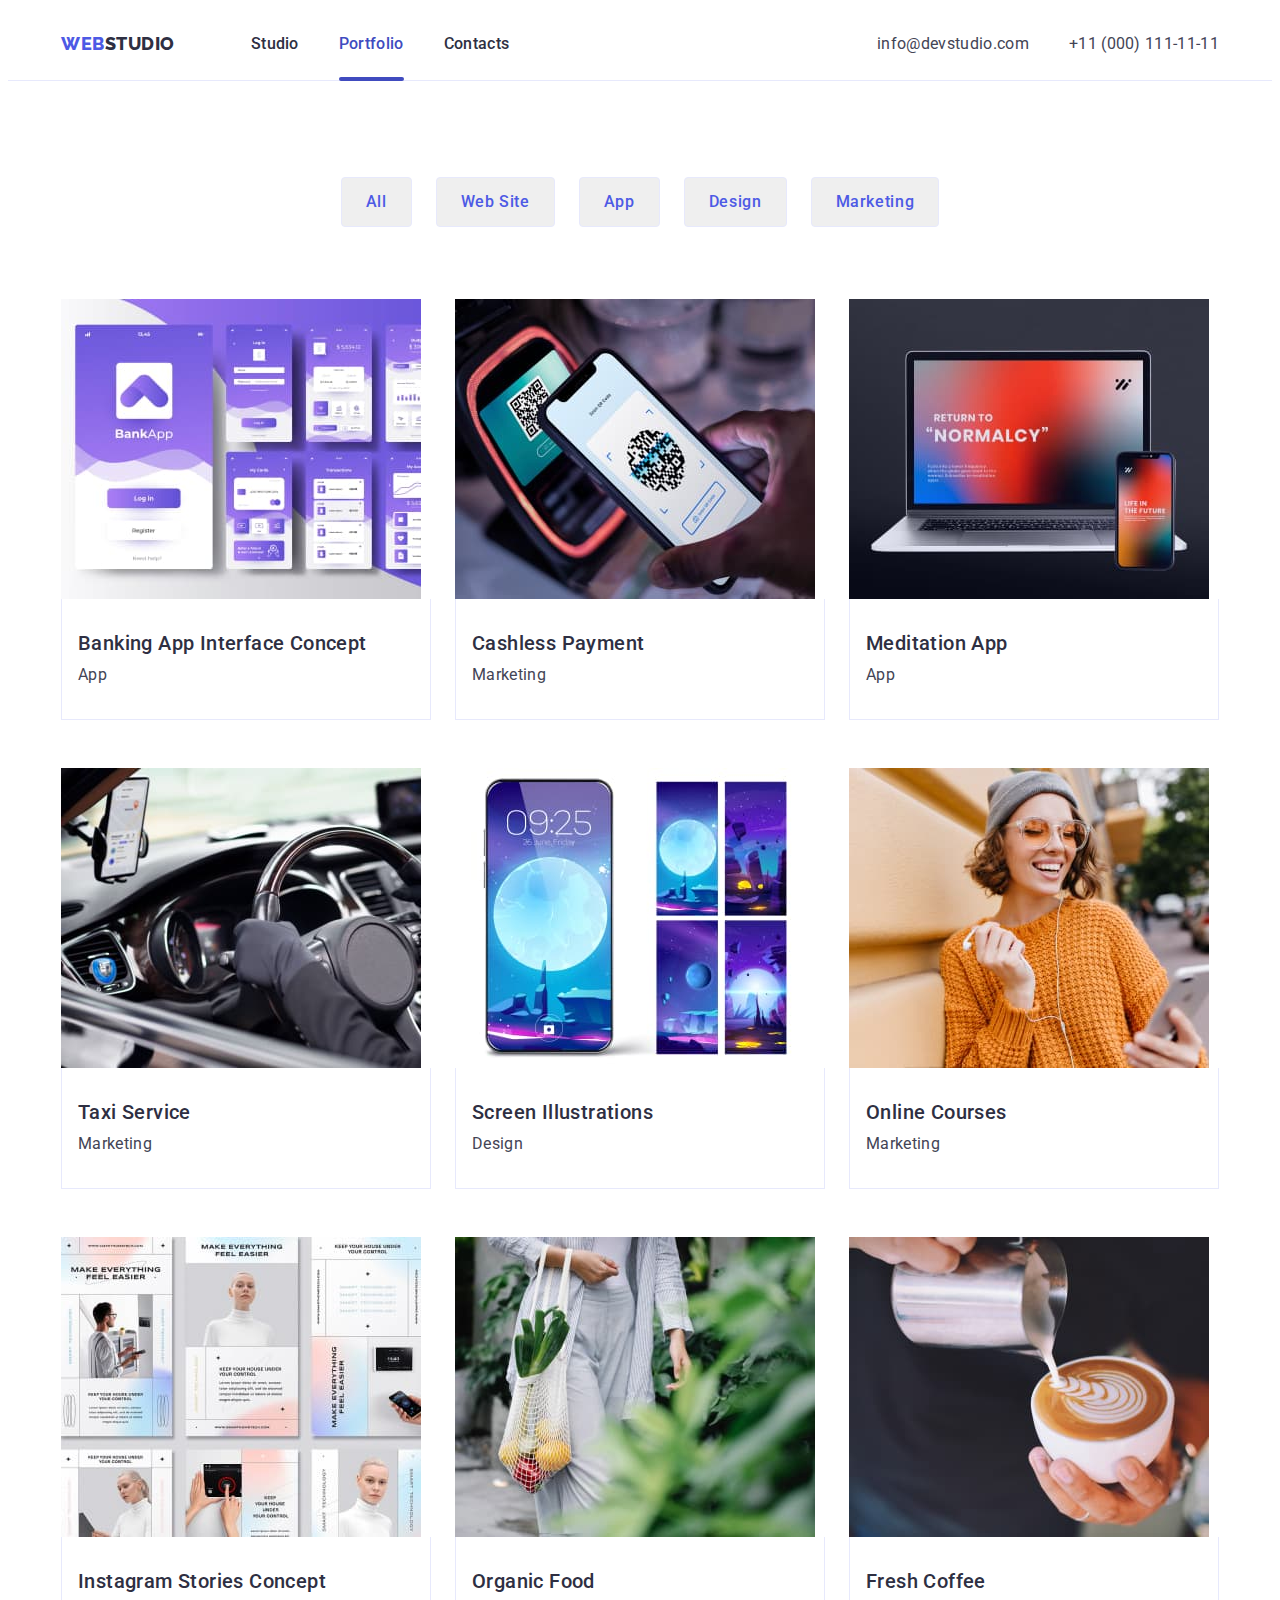
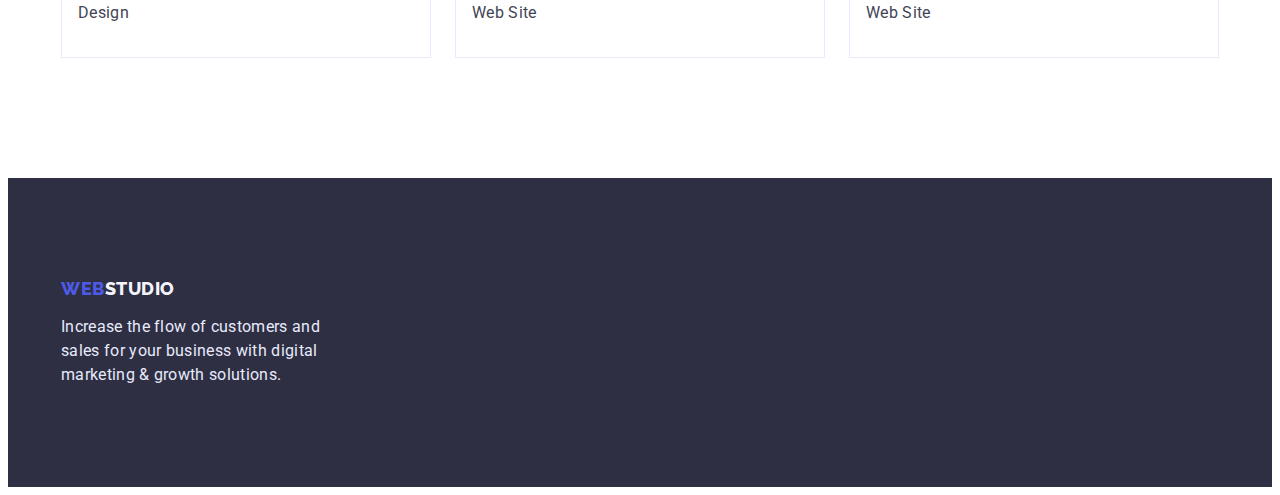
==== portfolio.html @ ecda1d78 "start" ====
<!DOCTYPE html>
<html lang="en">
  <head>
    <meta charset="UTF-8" />
    <meta http-equiv="X-UA-Compatible" content="IE=edge" />
    <meta name="viewport" content="width=device-width, initial-scale=1.0" />
    <link rel="preconnect" href="https://fonts.googleapis.com" />
    <link rel="preconnect" href="https://fonts.gstatic.com" crossorigin />
    <link
      href="https://fonts.googleapis.com/css2?family=Raleway:wght@800&family=Roboto:wght@400;500;700&display=swap"
      rel="stylesheet"
    />
    <link
      rel="stylesheet"
      href="https://cdnjs.cloudflare.com/ajax/libs/modern-normalize/1.1.0/modern-normalize.min.css"
      integrity="sha512-wpPYUAdjBVSE4KJnH1VR1HeZfpl1ub8YT/NKx4PuQ5NmX2tKuGu6U/JRp5y+Y8XG2tV+wKQpNHVUX03MfMFn9Q=="
      crossorigin="anonymous"
      referrerpolicy="no-referrer"
    />
    <link rel="stylesheet" href="./styles/styles.css" />
    <title>Portfolio</title>
  </head>
  <body>
    <header class="header">
      <div class="container">
        <nav class="header-navigat">
          <a class="logo link" href="./index.html"
            >Web<span class="header-logo">Studio</span></a
          >
          <ul class="header-navigate-list list">
            <li><a class="header-item link" href="./index.html">Studio</a></li>
            <li>
              <a class="header-item link current" href="./portfolio.html">Portfolio</a>
            </li>
            <li><a class="header-item link" href="">Contacts</a></li>
          </ul>
        </nav>
        <address class="header-address">
          <ul class="header-adress-list list">
            <li>
              <a class="header-contacts link" href="mailto:info@devstudio.com"
                >info@devstudio.com</a
              >
            </li>
            <li>
              <a class="header-contacts link" href="tel:+110001111111"
                >+11 (000) 111-11-11</a
              >
            </li>
          </ul>
        </address>
      </div>
    </header>
    <main>
      <section class="filters">
        <div class="filters_exempl container">
          <h1 class="visually_hidden">filters</h1>
          <ul class="filters-list list">
            <li><button class="filters-btn" type="button">All</button></li>
            <li><button class="filters-btn" type="button">Web Site</button></li>
            <li><button class="filters-btn" type="button">App</button></li>
            <li><button class="filters-btn" type="button">Design</button></li>
            <li>
              <button class="filters-btn" type="button">Marketing</button>
            </li>
          </ul>
          <ul class="exempl list">
            <li class="exempl-item">
              <a href="" class="exempl-link link">
                <div class="exempl-picture">
                  <img 
                    src="./images/project1.jpg"
                    alt="Banking App Interface Concept"
                    width="360"
                    height="300"
                  />
                  <p class="exempl-picture-text">14 Stylish and User-Friendly App Design Concepts · Task Manager App · Calorie Tracker App · Exotic Fruit Ecommerce App · Cloud Storage App</p>
                </div>
                <div class="exempl-job_filter">
                  <h2 class="exempl-job">Banking App Interface Concept</h2>
                  <p class="exempl-filter">App</p>
                </div>
              </a>
            </li>
            <li class="exempl-item">
              <a href="" class="exempl-link link">
                <div class="exempl-picture">
                  <img 
                    src="./images/project2.jpg"
                    alt="Banking App Interface Concept"
                    width="360"
                    height="300"
                  />
                  <p class="exempl-picture-text">14 Stylish and User-Friendly App Design Concepts · Task Manager App · Calorie Tracker App · Exotic Fruit Ecommerce App · Cloud Storage App</p>
                </div>
                <div class="exempl-job_filter">
                  <h2 class="exempl-job">Cashless Payment</h2>
                  <p class="exempl-filter">Marketing</p>
                </div>
              </a>
            </li>
            <li class="exempl-item">
              <a href="" class="exempl-link link">
                <div class="exempl-picture">
                  <img 
                    src="./images/project3.jpg"
                    alt="Banking App Interface Concept"
                    width="360"
                    height="300"
                  />
                  <p class="exempl-picture-text">14 Stylish and User-Friendly App Design Concepts · Task Manager App · Calorie Tracker App · Exotic Fruit Ecommerce App · Cloud Storage App</p>
                </div>
                <div class="exempl-job_filter">
                  <h2 class="exempl-job">Meditation App</h2>
                  <p class="exempl-filter">App</p>
                </div>
              </a>
            </li>
            <li class="exempl-item">
              <a href="" class="exempl-link link">
                <div class="exempl-picture">
                  <img 
                    src="./images/project4.jpg"
                    alt="Banking App Interface Concept"
                    width="360"
                    height="300"
                  />
                  <p class="exempl-picture-text">14 Stylish and User-Friendly App Design Concepts · Task Manager App · Calorie Tracker App · Exotic Fruit Ecommerce App · Cloud Storage App</p>
                </div>
                <div class="exempl-job_filter">
                  <h2 class="exempl-job">Taxi Service</h2>
                  <p class="exempl-filter">Marketing</p>
                </div>
              </a>
            </li>
            <li class="exempl-item">
              <a href="" class="exempl-link link">
                <div class="exempl-picture">
                  <img 
                    src="./images/project5.jpg"
                    alt="Banking App Interface Concept"
                    width="360"
                    height="300"
                  />
                  <p class="exempl-picture-text">14 Stylish and User-Friendly App Design Concepts · Task Manager App · Calorie Tracker App · Exotic Fruit Ecommerce App · Cloud Storage App</p>
                </div>
                <div class="exempl-job_filter">
                  <h2 class="exempl-job">Screen Illustrations</h2>
                  <p class="exempl-filter">Design</p>
                </div>
              </a>
            </li>
            <li class="exempl-item">
              <a href="" class="exempl-link link">
                <div class="exempl-picture">
                  <img 
                    src="./images/project6.jpg"
                    alt="Banking App Interface Concept"
                    width="360"
                    height="300"
                  />
                  <p class="exempl-picture-text">14 Stylish and User-Friendly App Design Concepts · Task Manager App · Calorie Tracker App · Exotic Fruit Ecommerce App · Cloud Storage App</p>
                </div>
                <div class="exempl-job_filter">
                  <h2 class="exempl-job">Online Courses</h2>
                  <p class="exempl-filter">Marketing</p>
                </div>
              </a>
            </li>
            <li class="exempl-item">
              <a href="" class="exempl-link link">
                <div class="exempl-picture">
                  <img 
                    src="./images/project7.jpg"
                    alt="Banking App Interface Concept"
                    width="360"
                    height="300"
                  />
                  <p class="exempl-picture-text">14 Stylish and User-Friendly App Design Concepts · Task Manager App · Calorie Tracker App · Exotic Fruit Ecommerce App · Cloud Storage App</p>
                </div>
                <div class="exempl-job_filter">
                  <h2 class="exempl-job">Instagram Stories Concept</h2>
                  <p class="exempl-filter">Design</p>
                </div>
              </a>
            </li>
            <li class="exempl-item">
              <a href="" class="exempl-link link">
                <div class="exempl-picture">
                  <img 
                    src="./images/project8.jpg"
                    alt="Banking App Interface Concept"
                    width="360"
                    height="300"
                  />
                  <p class="exempl-picture-text">14 Stylish and User-Friendly App Design Concepts · Task Manager App · Calorie Tracker App · Exotic Fruit Ecommerce App · Cloud Storage App</p>
                </div>
                <div class="exempl-job_filter">
                  <h2 class="exempl-job">Organic Food</h2>
                  <p class="exempl-filter">Web Site</p>
                </div>
              </a>
            </li>
            <li class="exempl-item">
              <a href="" class="exempl-link link">
                <div class="exempl-picture">
                  <img 
                    src="./images/project9.jpg"
                    alt="Banking App Interface Concept"
                    width="360"
                    height="300"
                  />
                  <p class="exempl-picture-text">14 Stylish and User-Friendly App Design Concepts · Task Manager App · Calorie Tracker App · Exotic Fruit Ecommerce App · Cloud Storage App</p>
                </div>
                <div class="exempl-job_filter">
                  <h2 class="exempl-job">Fresh Coffee</h2>
                  <p class="exempl-filter">Web Site</p>
                </div>
              </a>
            </li>
          </ul>
        </div>
      </section>
    </main>
    <footer class="footer">
      <div class="container">
        <div class="footer_logo-text">
          <a class="logo link" href="./index.html"
            >Web<span class="footer-logo">Studio</span></a
          >
          <p class="footer-text">
            Increase the flow of customers and sales for your business with
            digital marketing & growth solutions.
          </p>
        </div>
      </div>
    </footer>
  </body>
</html>
---- styles/styles.css ----
:root {
    --text: #434455;
    --primary_brand: #4D5AE5;
    --dark: #2E2F42;
    --pressed_state: #404BBF;
    --subtle_text: #8E8F99;
    --success: #31D0AA;
    --accent: #E7E9FC;
    --light: #F4F4Fd;
    --modal_overlay: rgb(46, 47, 66, 0.4);
    --hero_background: rgb(46, 47, 66, 0.7);
    --white_background: #FFFFFF;

}

body {
    font-family: "Roboto", sans-serif;
    color: var(--text);

}

h1,
h2,
h3,
p,
ul {
    margin: 0;
    padding: 0;
}

img {
    display: block;
    max-width: 100%;
    height: auto;
}

.list {

    list-style: none;
}

.link {
    text-decoration: none;
}

.container {
    width: 1158px;
    padding: 0 15px;
    margin: auto;

    /* outline: 1px solid orange; */
}

.visually_hidden {
    position: absolute;
    width: 1px;
    height: 1px;
    margin: -1px;
    border: 0;
    padding: 0;
    white-space: nowrap;
    clip-path: inset(100%);
    clip: rect(0 0 0 0);
    overflow: hidden;
}

/*--------------MODAL-------------*/
.backdrop {
    position: fixed;
    left: 0;
    top: 0;
    width: 100%;
    height: 100%;
    background-color: var(--modal_overlay);
    opacity: 1;

    transition: opacity 250ms cubic-bezier(0.4, 0, 0.2, 1);
}

.backdrop.is-hidden {
    opacity: 0;
    pointer-events: none;
}

.modal {
    position: absolute;
    top: 50%;
    left: 50%;
    transform: translate(-50%, -50%);
    min-width: 408px;
    min-height: 576px;

    background-color: var(--white_background);
    box-shadow: 0px 1px 1px rgba(0, 0, 0, 0.14), 0px 1px 3px rgba(0, 0, 0, 0.12), 0px 2px 1px rgba(0, 0, 0, 0.2);
    border-radius: 4px;
}

.backdrop-close-btn {
    position: absolute;
    top: 24px;
    right: 24px;
    display: flex;
    justify-content: center;
    align-items: center;
    width: 24px;
    height: 24px;
    border: 1px solid var(--dark);
    border-radius: 50%;
    background-color: var(--white_background);
    

    transition: background-color 250ms cubic-bezier(0.4, 0, 0.2, 1);
    cursor: pointer;

}

.close-btn{

    width: 8px;
    height: 8px;
    fill: var(--dark);
    transition: transform 250ms cubic-bezier(0.4, 0, 0.2, 1);
}

.backdrop-close-btn:is(:hover, :focus) {
    border: 1px solid var(--pressed_state);
    background-color: var(--pressed_state);
}

.backdrop-close-btn:is(:hover, :focus) .close-btn{
    fill: var(--white_background);
    transform: rotate(180deg);
}




/*----------HEADER-FOOTER--------*/
.header {
    margin: 0;
    padding: 24px 0;
    border-bottom-width: 1px;
    border-bottom-style: solid;
    border-bottom-color: var(--accent);
}

.header>.container {
    display: flex;
    justify-content: space-between;

}

.header-navigat {
    display: flex;
    justify-content: space-between;
    align-items: center;

}

.header-navigate-list {
    display: flex;
    gap: 40px;
    margin-left: 76px;
}

.logo {
    font-family: 'Raleway', sans-serif;
    font-weight: 800;
    font-size: 18px;
    line-height: 1.17;
    letter-spacing: 0.03em;
    text-transform: uppercase;
    color: var(--primary_brand);

    margin: 0;
    padding: 0;

}

.header-logo {
    color: var(--dark);
}

.header-adress-list {
    display: flex;
    gap: 40px;
}

.header-item {
    position: relative;
    font-family: inherit;
    font-weight: 500;
    font-size: 16px;
    line-height: 1.5;
    letter-spacing: 0.02em;
    color: var(--dark);

    transition: color 250ms cubic-bezier(0.4, 0, 0.2, 1);
}

.header-item:is(:hover, :focus) {
    color: var(--pressed_state);
}

.current {
    color: var(--pressed_state);
    }

.current::after {
    position: absolute;
    content: '';
    display: block;
    background-color: currentColor;
    left: 0;
    bottom: -28px;

    width: 100%;
    height: 4px;
    border-radius: 2px;
}

.header-address {
    display: flex;
    font-style: normal;
    align-items: center;
    justify-content: flex-end;
    gap: 40px;
    margin: 0;
}


.header-contacts {
    font-style: normal;
    font-size: 16px;
    line-height: 1.5;
    letter-spacing: 0.02em;
    color: var(--text);

    transition: color 250ms cubic-bezier(0.4, 0, 0.2, 1);
}

.header-contacts:is(:hover, :focus) {
    color: var(--pressed_state);
}


.footer {
    padding-top: 100px;
    padding-bottom: 100px;
    background-color: var(--dark);
}

.footer-conteiner {
    display: flex;
}

.footer_logo-text {}

.footer-logo {
    color: var(--light);
}

.footer-text {
    font-size: 16px;
    line-height: 1.5;
    letter-spacing: 0.02em;
    color: var(--accent);

    width: 264px;
    margin-top: 16px;

}

.footer-social {
    margin-left: 120px;
}

.social-text {
    font-size: 16px;
    line-height: 1.5;
    letter-spacing: 0.02em;
    color: var(--accent);

}

.social-list-icon {
    display: flex;
    align-items: center;
    gap: 16px;
    margin-top: 16px;
}

.social-item-icon {}

.social-icon-link {
    display: flex;
    justify-content: center;
    align-items: center;
    width: 40px;
    height: 40px;
    border-radius: 50%;
    background-image: linear-gradient(rgba(255, 255, 255, 0.1), rgba(255, 255, 255, 0.1));

    transition: background-color 250ms cubic-bezier(0.4, 0, 0.2, 1);
}

.social-icon-link:is(:hover, :focus) {
    background-color: var(--success);
}

.social-icon {

    width: 24px;
    height: 24px;
    fill: var(--white_background);
}

/*----------MAIN---------*/
.face {
    max-width: 1440px;
    height: 600px;
    margin: 0 auto;
    background-color: var(--dark);
    background-image: linear-gradient(rgba(46, 47, 66, 0.7), rgba(46, 47, 66, 0.7)), url(../images/people-office\ 1-min.jpg);
    background-repeat: no-repeat;
    background-size: cover;
    background-position: center;
    padding-top: 188px;
    padding-bottom: 188px;
}

.face-conteiner {
    display: flex;
    flex-direction: column;
    justify-content: center;
    align-items: center;

}

.face-text {
    font-weight: 700;
    font-size: 56px;
    line-height: 1.07;
    text-align: center;
    letter-spacing: 0.02em;
    cursor: pointer;
    color: var(--white_background);


    margin-bottom: 48px;
    width: 496px;

}

.face-btn {
    font-family: 'Roboto', sans-serif;
    font-weight: 500;
    font-size: 16px;
    line-height: 1.5;
    letter-spacing: 0.04em;
    background-color: var(--primary_brand);
    color: var(--white_background);
    cursor: pointer;

    padding-top: 16px;
    padding-bottom: 16px;
    padding-left: 32px;
    padding-right: 32px;
    border-radius: 4px;
    border: none;

    transition: background-color 250ms cubic-bezier(0.4, 0, 0.2, 1);
}

.face-btn:is(:hover, :focus) {
    background-color: var(--pressed_state);
}

.targets {
    padding-top: 120px;
    padding-bottom: 120px;

}

.targets-item {}

.targets-pictures {
    display: flex;
    justify-content: center;
    align-items: center;

    width: 264px;
    height: 112px;
    margin-bottom: 8px;

    background: var(--light);
    border-radius: 4px;
}

.targets-svg {}

.targets-list {
    display: flex;
    justify-content: space-between;
    gap: 24px;
}



.targets-main {
    font-weight: 500;
    font-size: 20px;
    line-height: 1.2;
    letter-spacing: 0.02em;
    color: var(--dark);

    margin-bottom: 8px;

}

.targets-text {
    font-size: 16px;
    line-height: 1.5;
    letter-spacing: 0.02em;
    color: var(--text);

    margin: 0;
}

.activity {
    padding-top: 0;
    padding-bottom: 120px;
}

.activiti-main {
    font-weight: 700;
    font-size: 36px;
    line-height: 1.11;
    letter-spacing: 0.02em;
    text-align: center;
    text-transform: capitalize;
    color: var(--dark);

    margin-bottom: 72px;

}

.activity-list {
    display: flex;
    justify-content: space-between;

}

.team {
    background-color: var(--light);

    padding-top: 120px;
    padding-bottom: 120px;

}

.team-main {
    font-weight: 700;
    font-size: 36px;
    line-height: 1.11;
    text-align: center;
    letter-spacing: 0.02em;
    text-transform: capitalize;
    color: var(--dark);

    margin-bottom: 72px;

}

.team-list {
    display: flex;
    justify-content: space-between;

}

.team-item {
    box-shadow: 0px 1px 6px rgba(46, 47, 66, 0.08), 0px 1px 1px rgba(46, 47, 66, 0.16), 0px 2px 1px rgba(46, 47, 66, 0.08);
    border-radius: 0px 0px 4px 4px;
    background-color: var(--white_background);
}

.team_person-job {
    padding: 32px 16px;
    margin: 0;
}

.team-person {
    font-weight: 500;
    font-size: 20px;
    line-height: 1.2;
    text-align: center;
    letter-spacing: 0.02em;
    color: var(--dark);

    margin-bottom: 8px;

}

.team-job {
    font-size: 16px;
    line-height: 1.5;
    text-align: center;
    letter-spacing: 0.02em;
    color: var(--text);

}

.team-list-icon {
    display: flex;
    justify-content: space-between;
    align-items: center;
    /* gap: 24px; */
    margin-top: 8px;
}

.team-item-icon {}

.team-icon-link {
    display: flex;
    justify-content: center;
    align-items: center;
    width: 40px;
    height: 40px;
    border-radius: 50%;
    background-color: var(--primary_brand);

    transition: background-color 250ms cubic-bezier(0.4, 0, 0.2, 1);
}

.team-icon-link:is(:hover, :focus) {
    background-color: var(--pressed_state);
}

.team-icon {

    width: 16px;
    height: 16px;
    fill: var(--white_background);
}

.customers {
    padding-top: 120px;
    padding-bottom: 120px;
}

.customers-main {

    font-size: 36px;
    line-height: 1.11;
    text-align: center;
    letter-spacing: 0.02em;
    text-transform: capitalize;

    margin-bottom: 72px;
}

.customers-list {
    display: flex;
    justify-content: space-between;
    align-items: center;
    /* gap: 24px; */
}


.customers-item {}

.customers-link {
    display: flex;
    justify-content: center;
    align-items: center;
    width: 168px;
    height: 88px;
    margin: 0;

    border: 1px solid var(--subtle_text);
    border-radius: 4px;

    transition: border-color 250ms cubic-bezier(0.4, 0, 0.2, 1);
}

.customers-icon {
    width: 104px;
    height: 56px;
    fill: var(--subtle_text);

    transition: fill 250ms cubic-bezier(0.4, 0, 0.2, 1);
}

.customers-link:is(:hover, :focus) {
    cursor: pointer;
    border-color: var(--pressed_state);
}

.customers-link:is(:hover, :focus) .customers-icon {
    fill: var(--pressed_state);
}

/*----------PORTFOLIO---------*/
.filters {
    padding-top: 96px;
    padding-bottom: 120px;
}

.filters-list {
    display: flex;
    justify-content: center;
    gap: 24px;

}

.filters-btn {
    font-family: inherit;
    font-weight: 500;
    font-size: 16px;
    line-height: 1.5;
    text-align: center;
    letter-spacing: 0.04em;
    cursor: pointer;
    color: var(--primary_brand);

    padding-left: 24px;
    padding-top: 12px;
    padding-bottom: 12px;
    padding-right: 24px;
    border: 1px solid var(--accent);
    border-radius: 4px;

    transition: color 250ms cubic-bezier(0.4, 0, 0.2, 1),
        background-color 250ms cubic-bezier(0.4, 0, 0.2, 1),
        box-shadow 250ms cubic-bezier(0.4, 0, 0.2, 1);
}

.filters-btn:is(:hover, :focus) {
    color: var(--white_background);
    background-color: var(--pressed_state);
    box-shadow: 0px 3px 1px rgba(0, 0, 0, 0.1), 0px 2px 1px rgba(0, 0, 0, 0.08), 0px 2px 2px rgba(0, 0, 0, 0.12);

}

.exempl {
    display: flex;
    flex-wrap: wrap;
    justify-content: space-between;
    margin: 72px 0 0 0;
    row-gap: 48px;
    column-gap: 24px;
}

.exempl-item {
    flex-basis: calc((100% - 48px) / 3);
}

.exempl-link {
    display: block;
    background-color: var(--white_background);

    transition: box-shadow 250ms cubic-bezier(0.4, 0, 0.2, 1);
}

.exempl-picture {
    position: relative;
    overflow: hidden;
}

.exempl-picture-text {
    font-style: normal;
    font-weight: 400;
    font-size: 16px;
    line-height: 1.5;
    letter-spacing: 0.02em;
    color: var(--light);
    padding-top: 40px;
    padding-left: 32px;
    padding-right: 32px;

    position: absolute;
    width: 100%;
    height: 100%;
    bottom: 0;
    left: 0;
    transform: translateY(100%);
    background-color: var(--primary_brand);

    transition: transform 250ms cubic-bezier(0.4, 0, 0.2, 1);


}

.exempl-link:is(:hover, :focus) .exempl-picture-text {
    transform: translateY(0);
}

.exempl-link:is(:hover, :focus) {
    box-shadow: 0px 1px 6px rgba(46, 47, 66, 0.08), 0px 1px 1px rgba(46, 47, 66, 0.16), 0px 2px 1px rgba(46, 47, 66, 0.08);
}

.exempl-job_filter {
    border-bottom: 1px solid var(--accent);
    border-left: 1px solid var(--accent);
    border-right: 1px solid var(--accent);
    padding-top: 32px;
    padding-bottom: 32px;
    padding-left: 16px;
}

.exempl-job {
    font-weight: 500;
    font-size: 20px;
    line-height: 1.2;
    letter-spacing: 0.02em;
    color: var(--dark);

    margin-bottom: 8px;
}

.exempl-filter {
    font-size: 16px;
    line-height: 1.5;
    letter-spacing: 0.02em;
    color: var(--text);

}
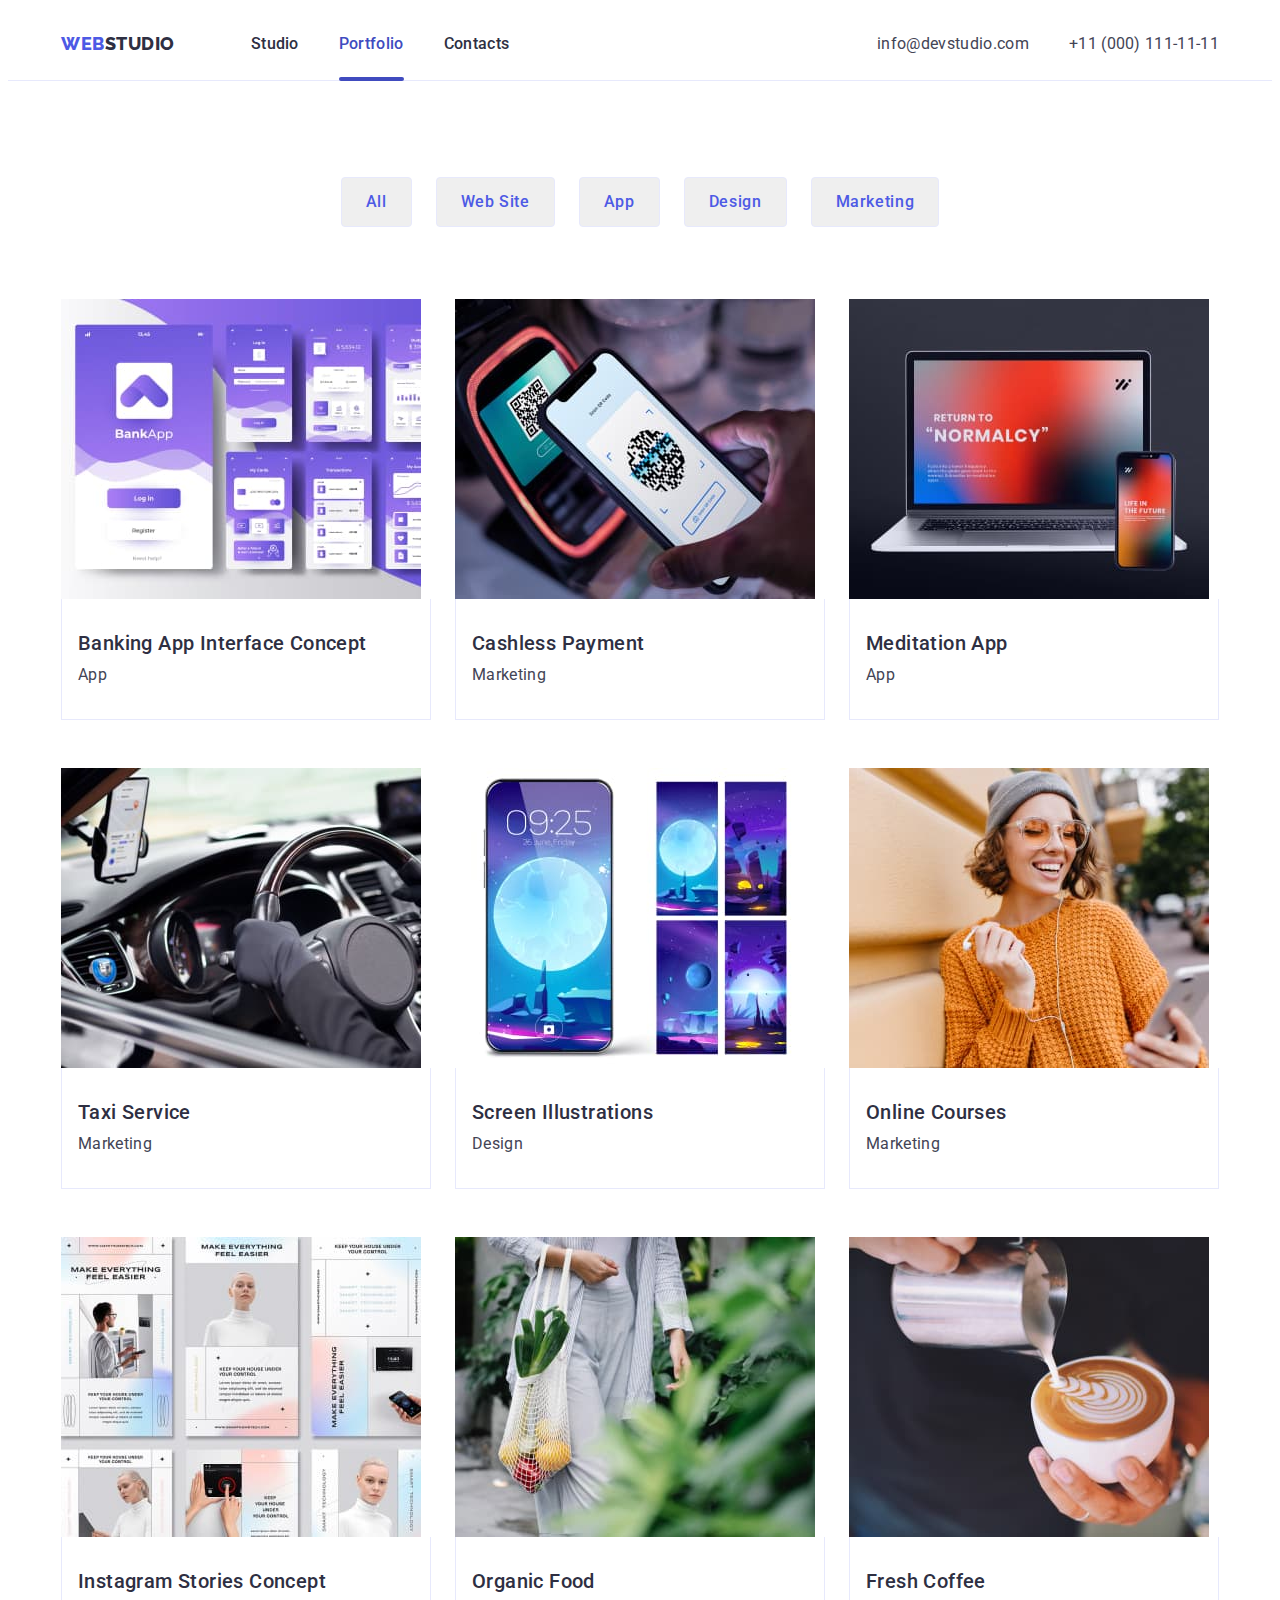
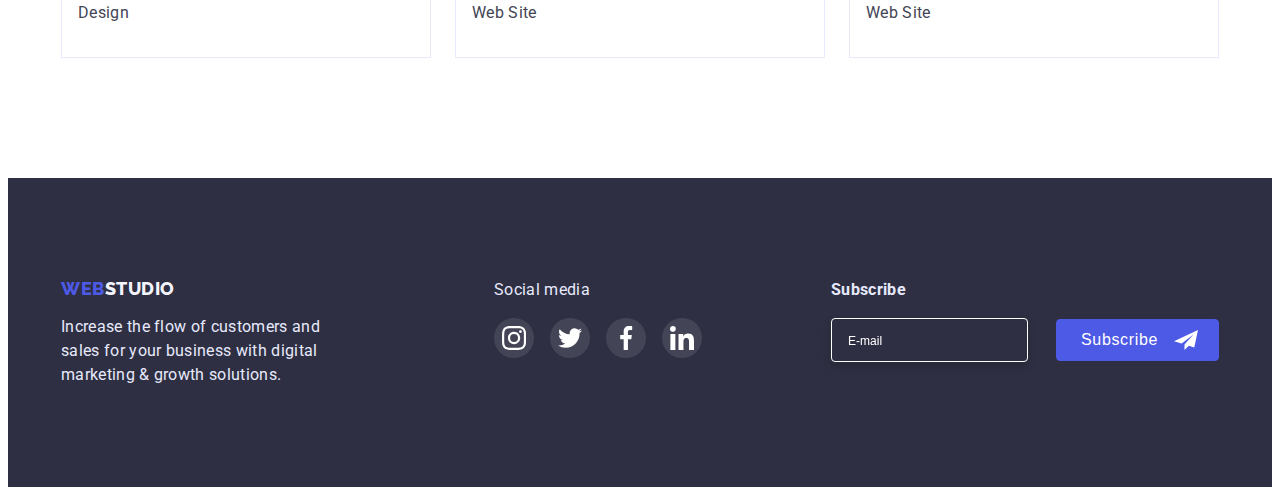
==== commit 281d5013: "perevirka1" ====
--- a/portfolio.html
+++ b/portfolio.html
@@ -30,7 +30,9 @@
           <ul class="header-navigate-list list">
             <li><a class="header-item link" href="./index.html">Studio</a></li>
             <li>
-              <a class="header-item link current" href="./portfolio.html">Portfolio</a>
+              <a class="header-item link current" href="./portfolio.html"
+                >Portfolio</a
+              >
             </li>
             <li><a class="header-item link" href="">Contacts</a></li>
           </ul>
@@ -68,13 +70,17 @@
             <li class="exempl-item">
               <a href="" class="exempl-link link">
                 <div class="exempl-picture">
-                  <img 
+                  <img
                     src="./images/project1.jpg"
                     alt="Banking App Interface Concept"
                     width="360"
                     height="300"
                   />
-                  <p class="exempl-picture-text">14 Stylish and User-Friendly App Design Concepts · Task Manager App · Calorie Tracker App · Exotic Fruit Ecommerce App · Cloud Storage App</p>
+                  <p class="exempl-picture-text">
+                    14 Stylish and User-Friendly App Design Concepts · Task
+                    Manager App · Calorie Tracker App · Exotic Fruit Ecommerce
+                    App · Cloud Storage App
+                  </p>
                 </div>
                 <div class="exempl-job_filter">
                   <h2 class="exempl-job">Banking App Interface Concept</h2>
@@ -85,13 +91,17 @@
             <li class="exempl-item">
               <a href="" class="exempl-link link">
                 <div class="exempl-picture">
-                  <img 
+                  <img
                     src="./images/project2.jpg"
                     alt="Banking App Interface Concept"
                     width="360"
                     height="300"
                   />
-                  <p class="exempl-picture-text">14 Stylish and User-Friendly App Design Concepts · Task Manager App · Calorie Tracker App · Exotic Fruit Ecommerce App · Cloud Storage App</p>
+                  <p class="exempl-picture-text">
+                    14 Stylish and User-Friendly App Design Concepts · Task
+                    Manager App · Calorie Tracker App · Exotic Fruit Ecommerce
+                    App · Cloud Storage App
+                  </p>
                 </div>
                 <div class="exempl-job_filter">
                   <h2 class="exempl-job">Cashless Payment</h2>
@@ -102,13 +112,17 @@
             <li class="exempl-item">
               <a href="" class="exempl-link link">
                 <div class="exempl-picture">
-                  <img 
+                  <img
                     src="./images/project3.jpg"
                     alt="Banking App Interface Concept"
                     width="360"
                     height="300"
                   />
-                  <p class="exempl-picture-text">14 Stylish and User-Friendly App Design Concepts · Task Manager App · Calorie Tracker App · Exotic Fruit Ecommerce App · Cloud Storage App</p>
+                  <p class="exempl-picture-text">
+                    14 Stylish and User-Friendly App Design Concepts · Task
+                    Manager App · Calorie Tracker App · Exotic Fruit Ecommerce
+                    App · Cloud Storage App
+                  </p>
                 </div>
                 <div class="exempl-job_filter">
                   <h2 class="exempl-job">Meditation App</h2>
@@ -119,13 +133,17 @@
             <li class="exempl-item">
               <a href="" class="exempl-link link">
                 <div class="exempl-picture">
-                  <img 
+                  <img
                     src="./images/project4.jpg"
                     alt="Banking App Interface Concept"
                     width="360"
                     height="300"
                   />
-                  <p class="exempl-picture-text">14 Stylish and User-Friendly App Design Concepts · Task Manager App · Calorie Tracker App · Exotic Fruit Ecommerce App · Cloud Storage App</p>
+                  <p class="exempl-picture-text">
+                    14 Stylish and User-Friendly App Design Concepts · Task
+                    Manager App · Calorie Tracker App · Exotic Fruit Ecommerce
+                    App · Cloud Storage App
+                  </p>
                 </div>
                 <div class="exempl-job_filter">
                   <h2 class="exempl-job">Taxi Service</h2>
@@ -136,13 +154,17 @@
             <li class="exempl-item">
               <a href="" class="exempl-link link">
                 <div class="exempl-picture">
-                  <img 
+                  <img
                     src="./images/project5.jpg"
                     alt="Banking App Interface Concept"
                     width="360"
                     height="300"
                   />
-                  <p class="exempl-picture-text">14 Stylish and User-Friendly App Design Concepts · Task Manager App · Calorie Tracker App · Exotic Fruit Ecommerce App · Cloud Storage App</p>
+                  <p class="exempl-picture-text">
+                    14 Stylish and User-Friendly App Design Concepts · Task
+                    Manager App · Calorie Tracker App · Exotic Fruit Ecommerce
+                    App · Cloud Storage App
+                  </p>
                 </div>
                 <div class="exempl-job_filter">
                   <h2 class="exempl-job">Screen Illustrations</h2>
@@ -153,13 +175,17 @@
             <li class="exempl-item">
               <a href="" class="exempl-link link">
                 <div class="exempl-picture">
-                  <img 
+                  <img
                     src="./images/project6.jpg"
                     alt="Banking App Interface Concept"
                     width="360"
                     height="300"
                   />
-                  <p class="exempl-picture-text">14 Stylish and User-Friendly App Design Concepts · Task Manager App · Calorie Tracker App · Exotic Fruit Ecommerce App · Cloud Storage App</p>
+                  <p class="exempl-picture-text">
+                    14 Stylish and User-Friendly App Design Concepts · Task
+                    Manager App · Calorie Tracker App · Exotic Fruit Ecommerce
+                    App · Cloud Storage App
+                  </p>
                 </div>
                 <div class="exempl-job_filter">
                   <h2 class="exempl-job">Online Courses</h2>
@@ -170,13 +196,17 @@
             <li class="exempl-item">
               <a href="" class="exempl-link link">
                 <div class="exempl-picture">
-                  <img 
+                  <img
                     src="./images/project7.jpg"
                     alt="Banking App Interface Concept"
                     width="360"
                     height="300"
                   />
-                  <p class="exempl-picture-text">14 Stylish and User-Friendly App Design Concepts · Task Manager App · Calorie Tracker App · Exotic Fruit Ecommerce App · Cloud Storage App</p>
+                  <p class="exempl-picture-text">
+                    14 Stylish and User-Friendly App Design Concepts · Task
+                    Manager App · Calorie Tracker App · Exotic Fruit Ecommerce
+                    App · Cloud Storage App
+                  </p>
                 </div>
                 <div class="exempl-job_filter">
                   <h2 class="exempl-job">Instagram Stories Concept</h2>
@@ -187,13 +217,17 @@
             <li class="exempl-item">
               <a href="" class="exempl-link link">
                 <div class="exempl-picture">
-                  <img 
+                  <img
                     src="./images/project8.jpg"
                     alt="Banking App Interface Concept"
                     width="360"
                     height="300"
                   />
-                  <p class="exempl-picture-text">14 Stylish and User-Friendly App Design Concepts · Task Manager App · Calorie Tracker App · Exotic Fruit Ecommerce App · Cloud Storage App</p>
+                  <p class="exempl-picture-text">
+                    14 Stylish and User-Friendly App Design Concepts · Task
+                    Manager App · Calorie Tracker App · Exotic Fruit Ecommerce
+                    App · Cloud Storage App
+                  </p>
                 </div>
                 <div class="exempl-job_filter">
                   <h2 class="exempl-job">Organic Food</h2>
@@ -204,13 +238,17 @@
             <li class="exempl-item">
               <a href="" class="exempl-link link">
                 <div class="exempl-picture">
-                  <img 
+                  <img
                     src="./images/project9.jpg"
                     alt="Banking App Interface Concept"
                     width="360"
                     height="300"
                   />
-                  <p class="exempl-picture-text">14 Stylish and User-Friendly App Design Concepts · Task Manager App · Calorie Tracker App · Exotic Fruit Ecommerce App · Cloud Storage App</p>
+                  <p class="exempl-picture-text">
+                    14 Stylish and User-Friendly App Design Concepts · Task
+                    Manager App · Calorie Tracker App · Exotic Fruit Ecommerce
+                    App · Cloud Storage App
+                  </p>
                 </div>
                 <div class="exempl-job_filter">
                   <h2 class="exempl-job">Fresh Coffee</h2>
@@ -223,7 +261,7 @@
       </section>
     </main>
     <footer class="footer">
-      <div class="container">
+      <div class="footer-conteiner container">
         <div class="footer_logo-text">
           <a class="logo link" href="./index.html"
             >Web<span class="footer-logo">Studio</span></a
@@ -233,6 +271,52 @@
             digital marketing & growth solutions.
           </p>
         </div>
+        <div class="footer-social">
+          <p class="social-text">Social media</p>
+          <ul class="social-list-icon list">
+            <li class="social-item-icon">
+              <a class="social-icon-link link" href="">
+                <svg class="social-icon">
+                  <use href="./images/sprite-icon.svg#icon-instagram-2"></use>
+                </svg>
+              </a>
+            </li>
+            <li class="social-item-icon">
+              <a class="social-icon-link link" href="">
+                <svg class="social-icon">
+                  <use href="./images/sprite-icon.svg#icon-twitter-2"></use>
+                </svg>
+              </a>
+            </li>
+            <li class="social-item-icon">
+              <a class="social-icon-link link" href="">
+                <svg class="social-icon">
+                  <use href="./images/sprite-icon.svg#icon-facebook-2"></use>
+                </svg>
+              </a>
+            </li>
+            <li class="social-item-icon">
+              <a class="social-icon-link link" href="">
+                <svg class="social-icon">
+                  <use href="./images/sprite-icon.svg#icon-linkedin-2"></use>
+                </svg>
+              </a>
+            </li>
+          </ul>
+        </div>
+        <form action="" class="footer-connect">
+          <h2 class="social-text">Subscribe</h2>
+          <input
+            type="email"
+            name="email"
+            id=""
+            class="connect-email"
+            placeholder="E-mail"
+          />
+          <button type="submit" class="connect-btn">
+            <span class="connect-btn-content">Subscribe</span>
+          </button>
+        </form>
       </div>
     </footer>
   </body>
--- a/styles/styles.css
+++ b/styles/styles.css
@@ -83,12 +83,18 @@
 }
 
 .modal {
+    display: flex;
+    flex-direction: column;
+    justify-content: center;
+    align-items: center;
+    flex-wrap: wrap;
     position: absolute;
     top: 50%;
     left: 50%;
     transform: translate(-50%, -50%);
-    min-width: 408px;
+    width: 408px;
     min-height: 576px;
+    padding: 24px;
 
     background-color: var(--white_background);
     box-shadow: 0px 1px 1px rgba(0, 0, 0, 0.14), 0px 1px 3px rgba(0, 0, 0, 0.12), 0px 2px 1px rgba(0, 0, 0, 0.2);
@@ -107,14 +113,14 @@
     border: 1px solid var(--dark);
     border-radius: 50%;
     background-color: var(--white_background);
-    
+
 
     transition: background-color 250ms cubic-bezier(0.4, 0, 0.2, 1);
     cursor: pointer;
 
 }
 
-.close-btn{
+.close-btn {
 
     width: 8px;
     height: 8px;
@@ -127,11 +133,167 @@
     background-color: var(--pressed_state);
 }
 
-.backdrop-close-btn:is(:hover, :focus) .close-btn{
+.backdrop-close-btn:is(:hover, :focus) .close-btn {
     fill: var(--white_background);
     transform: rotate(180deg);
 }
 
+.modal-main {
+    margin-top: 48px;
+
+    font-weight: 500;
+    font-size: 16px;
+    line-height: 1.5;
+    text-align: center;
+    letter-spacing: 0.02em;
+    color: var(--dark);
+}
+
+
+
+.modal-form {
+    display: flex;
+    flex-direction: column;
+    justify-content: center;
+    align-content: center;
+    width: 100%;
+    margin-top: 16px;
+}
+
+.modal-label-input {
+    position: relative;
+
+}
+
+.modal-label {
+
+    font-weight: 400;
+    font-size: 12px;
+    line-height: 1.17;
+    letter-spacing: 0.04em;
+    color: var(--subtle_text);
+}
+
+.modal-field {
+    display: block;
+    width: 100%;
+    margin-top: 4px;
+    margin-bottom: 8px;
+    padding-left: 38px;
+    height: 40px;
+
+    opacity: 0.2;
+    border: 1px solid #2E2F42;
+    border-radius: 4px;
+
+    transition: opacity 250ms cubic-bezier(0.4, 0, 0.2, 1);
+}
+
+.modal-field:focus {
+    border: none;
+    outline: 1px solid var(--primary_brand);
+    opacity: 1;
+}
+
+.modal-field:focus+.label-icon {
+    fill: var(--primary_brand);
+}
+
+.label-icon {
+    fill: var(--dark);
+
+    transition: fill 250ms cubic-bezier(0.4, 0, 0.2, 1);
+}
+
+.label-icon-svg {
+    position: absolute;
+    display: flex;
+    justify-content: center;
+    align-content: center;
+    top: 50%;
+    left: 16px;
+    transform: translateY(-50%);
+
+
+    width: 18px;
+    height: 24px;
+}
+
+.label-icon-svg.kostul {
+    padding-top: 5px;
+}
+
+.label-icon-use {}
+
+.modal-textarea {
+    display: block;
+    width: 100%;
+    height: 120px;
+    margin-top: 4px;
+    resize: none;
+
+    padding: 8px 16px;
+    opacity: 0.2;
+    border: 1px solid #2E2F42;
+    border-radius: 4px;
+}
+
+.modal-textarea:focus {
+    border: none;
+    outline: 1px solid var(--primary_brand);
+    opacity: 1;
+}
+
+.modal-textarea::placeholder {
+    font-weight: 400;
+    font-size: 12px;
+    line-height: 1.17;
+    letter-spacing: 0.04em;
+    color: rgba(46, 47, 66, 0.4);
+}
+
+.modal-police {}
+
+.policy-label {
+    display: flex;
+    align-items: center;
+    margin-top: 16px;
+}
+
+.policy-label a {
+    margin-left: 5px;
+}
+
+.modal-chackbox {
+    display: inline-block;
+    width: 16px;
+    height: 16px;
+    margin-right: 8px;
+
+
+    border: 1px solid var(--dark);
+    border-radius: 2px;
+
+    transition: border 250ms cubic-bezier(0.4, 0, 0.2, 1),
+        background-color 250ms cubic-bezier(0.4, 0, 0.2, 1),
+        background-image 250ms cubic-bezier(0.4, 0, 0.2, 1);
+}
+
+.real-chackbox:checked+.modal-chackbox {
+    background-color: var(--pressed_state);
+    background-image: url(../images/checed.svg);
+    background-repeat: no-repeat;
+    background-size: contain;
+    border: 3px solid var(--pressed_state);
+
+
+}
+
+.form-btn {
+    margin-top: 24px;
+    margin-left: 96px;
+    margin-right: 96px;
+}
 
 
 
@@ -204,7 +366,7 @@
 
 .current {
     color: var(--pressed_state);
-    }
+}
 
 .current::after {
     position: absolute;
@@ -252,6 +414,7 @@
 
 .footer-conteiner {
     display: flex;
+    justify-content: space-between;
 }
 
 .footer_logo-text {}
@@ -313,6 +476,64 @@
     width: 24px;
     height: 24px;
     fill: var(--white_background);
+}
+
+.footer-connect {
+    margin-left: 80px;
+
+}
+
+.connect-email {
+    height: 40px;
+    width: auto;
+    margin-top: 16px;
+    margin-right: 24px;
+    padding-left: 16px;
+
+
+    background-color: var(--dark);
+    border: 1px solid var(--white_background);
+    filter: drop-shadow(0px 4px 4px rgba(0, 0, 0, 0.15));
+    border-radius: 4px;
+}
+
+.connect-email::placeholder {
+    font-weight: 400;
+    font-size: 12px;
+    line-height: 2;
+    color: var(--white_background);
+}
+
+.connect-btn {
+    position: relative;
+    padding: 8px 60px 8px 24px;
+    background-color: var(--primary_brand);
+    border: 1px solid var(--primary_brand);
+    border-radius: 4px;
+
+    font-weight: 500;
+    font-size: 16px;
+    line-height: 1.5;
+    letter-spacing: 0.04em;
+    color: var(--white_background);
+
+}
+
+.connect-btn::after {
+    content: '';
+    position: absolute;
+    display: block;
+    right: 20px;
+    top: 50%;
+    transform: translateY(-50%);
+
+    width: 24px;
+    height: 24px;
+    background-position: center;
+    background-image: url(../images/telegram.svg);
+    background-repeat: no-repeat;
+    background-size: cover;
+
 }
 
 /*----------MAIN---------*/
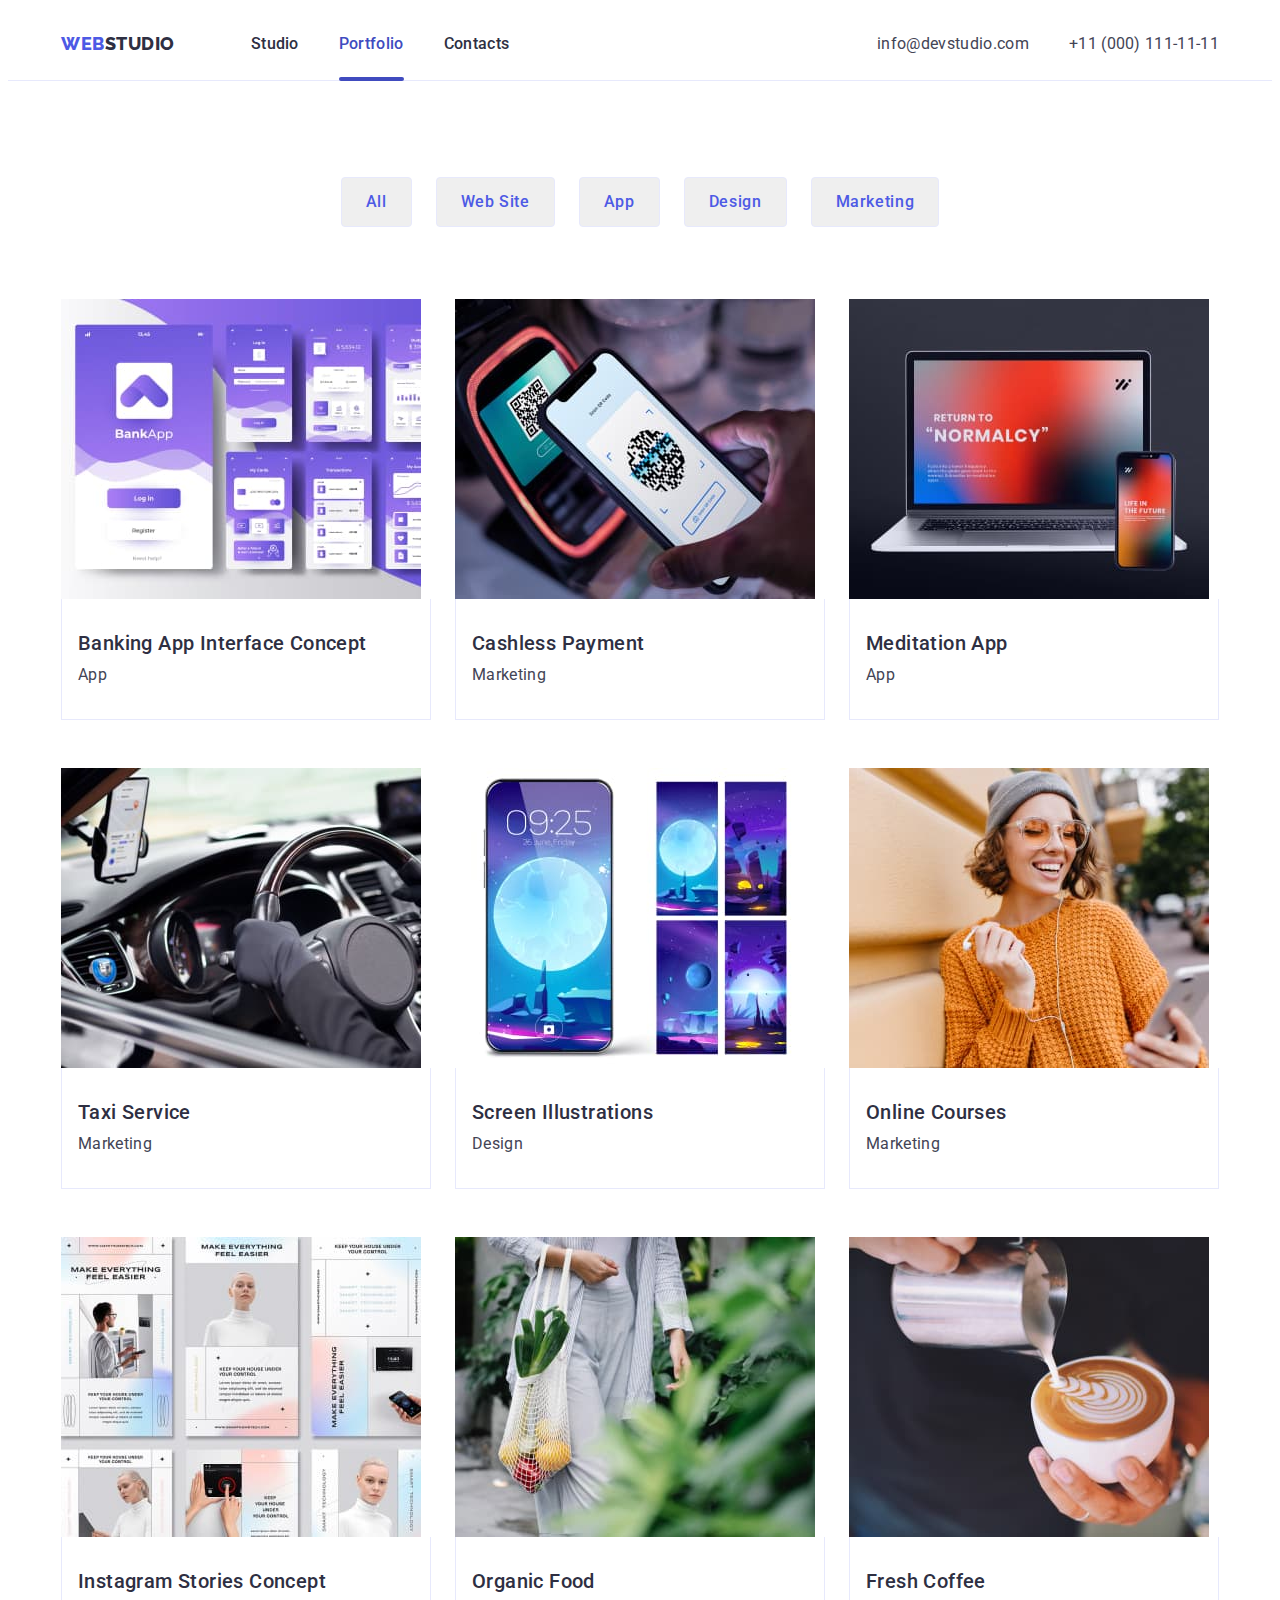
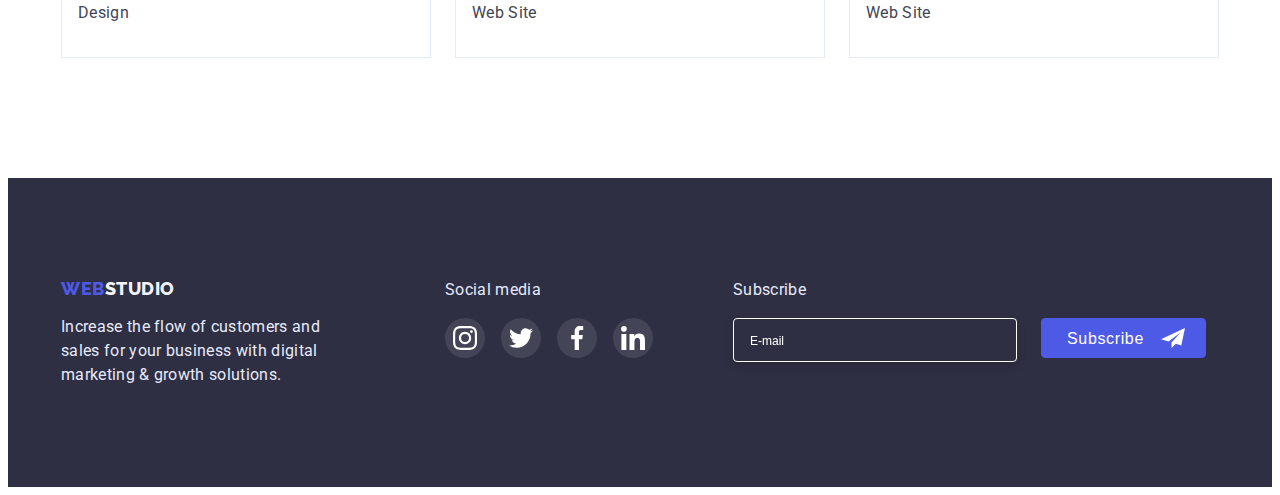
==== commit dd0bf0dc: "perevirka3" ====
--- a/portfolio.html
+++ b/portfolio.html
@@ -304,18 +304,17 @@
             </li>
           </ul>
         </div>
-        <form action="" class="footer-connect">
-          <h2 class="social-text">Subscribe</h2>
-          <input
-            type="email"
-            name="email"
-            id=""
-            class="connect-email"
-            placeholder="E-mail"
-          />
-          <button type="submit" class="connect-btn">
-            <span class="connect-btn-content">Subscribe</span>
-          </button>
+        <form class="footer-connect">
+          <div>
+            <p class="social-text">Subscribe</p>
+            <input
+              type="email"
+              name="email"
+              class="connect-email"
+              placeholder="E-mail"
+            />
+          </div>
+          <button type="submit" class="connect-btn">Subscribe</button>
         </form>
       </div>
     </footer>
--- a/styles/styles.css
+++ b/styles/styles.css
@@ -95,6 +95,7 @@
     width: 408px;
     min-height: 576px;
     padding: 24px;
+    padding-top: 72px;
 
     background-color: var(--white_background);
     box-shadow: 0px 1px 1px rgba(0, 0, 0, 0.14), 0px 1px 3px rgba(0, 0, 0, 0.12), 0px 2px 1px rgba(0, 0, 0, 0.2);
@@ -115,7 +116,8 @@
     background-color: var(--white_background);
 
 
-    transition: background-color 250ms cubic-bezier(0.4, 0, 0.2, 1);
+    transition: background-color 250ms cubic-bezier(0.4, 0, 0.2, 1),
+        border 250ms cubic-bezier(0.4, 0, 0.2, 1);
     cursor: pointer;
 
 }
@@ -139,8 +141,6 @@
 }
 
 .modal-main {
-    margin-top: 48px;
-
     font-weight: 500;
     font-size: 16px;
     line-height: 1.5;
@@ -160,12 +160,10 @@
     margin-top: 16px;
 }
 
-.modal-label-input {
+.modal-label {
     position: relative;
-
-}
-
-.modal-label {
+    padding: 0;
+    margin-bottom: 8px;
 
     font-weight: 400;
     font-size: 12px;
@@ -174,14 +172,18 @@
     color: var(--subtle_text);
 }
 
+.modal-label:nth-child(0n+4) {
+    margin-bottom: 16px;
+}
+
+
 .modal-field {
     display: block;
     width: 100%;
+    height: 40px;
     margin-top: 4px;
-    margin-bottom: 8px;
     padding-left: 38px;
-    height: 40px;
-
+    padding-right: 4px;
     opacity: 0.2;
     border: 1px solid #2E2F42;
     border-radius: 4px;
@@ -207,12 +209,9 @@
 
 .label-icon-svg {
     position: absolute;
-    display: flex;
-    justify-content: center;
-    align-content: center;
     top: 50%;
     left: 16px;
-    transform: translateY(-50%);
+    transform: translateY(-3px);
 
 
     width: 18px;
@@ -252,16 +251,25 @@
     color: rgba(46, 47, 66, 0.4);
 }
 
-.modal-police {}
+.modal-police {
+    margin-bottom: 24px;
+}
 
 .policy-label {
     display: flex;
     align-items: center;
-    margin-top: 16px;
+    padding: 0;
+
+    font-weight: 400;
+    font-size: 12px;
+    line-height: 1.17;
+    letter-spacing: 0.04em;
+    color: var(--subtle_text);
 }
 
 .policy-label a {
     margin-left: 5px;
+    color: var(--primary_brand);
 }
 
 .modal-chackbox {
@@ -281,18 +289,18 @@
 
 .real-chackbox:checked+.modal-chackbox {
     background-color: var(--pressed_state);
-    background-image: url(../images/checed.svg);
+    background-image: url('../images/checed.svg');
     background-repeat: no-repeat;
-    background-size: contain;
-    border: 3px solid var(--pressed_state);
+    background-size: 10px 8px;
+    background-position: 50% 50%;
+    border: 1px solid var(--pressed_state);
 
 
 }
 
 .form-btn {
-    margin-top: 24px;
-    margin-left: 96px;
-    margin-right: 96px;
+    margin: 0px 96px;
+
 }
 
 
@@ -414,7 +422,6 @@
 
 .footer-conteiner {
     display: flex;
-    justify-content: space-between;
 }
 
 .footer_logo-text {}
@@ -479,16 +486,20 @@
 }
 
 .footer-connect {
+    display: flex;
+    align-items: flex-start;
+
     margin-left: 80px;
 
 }
 
 .connect-email {
     height: 40px;
-    width: auto;
+    width: 264px;
     margin-top: 16px;
     margin-right: 24px;
     padding-left: 16px;
+    color: var(--white_background);
 
 
     background-color: var(--dark);
@@ -506,33 +517,40 @@
 
 .connect-btn {
     position: relative;
+    right: 0;
+    top: 40px;
+    width: 165px;
+    height: 40px;
     padding: 8px 60px 8px 24px;
     background-color: var(--primary_brand);
     border: 1px solid var(--primary_brand);
     border-radius: 4px;
+    cursor: pointer;
 
     font-weight: 500;
     font-size: 16px;
     line-height: 1.5;
     letter-spacing: 0.04em;
     color: var(--white_background);
-
+    transition: background-color 250ms cubic-bezier(0.4, 0, 0.2, 1),
+        border-color 250ms cubic-bezier(0.4, 0, 0.2, 1);
+}
+
+.connect-btn:is(:hover, :focus) {
+    border-color: var(--pressed_state);
+    background-color: var(--pressed_state);
 }
 
 .connect-btn::after {
     content: '';
     position: absolute;
-    display: block;
     right: 20px;
     top: 50%;
     transform: translateY(-50%);
 
     width: 24px;
     height: 24px;
-    background-position: center;
     background-image: url(../images/telegram.svg);
-    background-repeat: no-repeat;
-    background-size: cover;
 
 }
 
